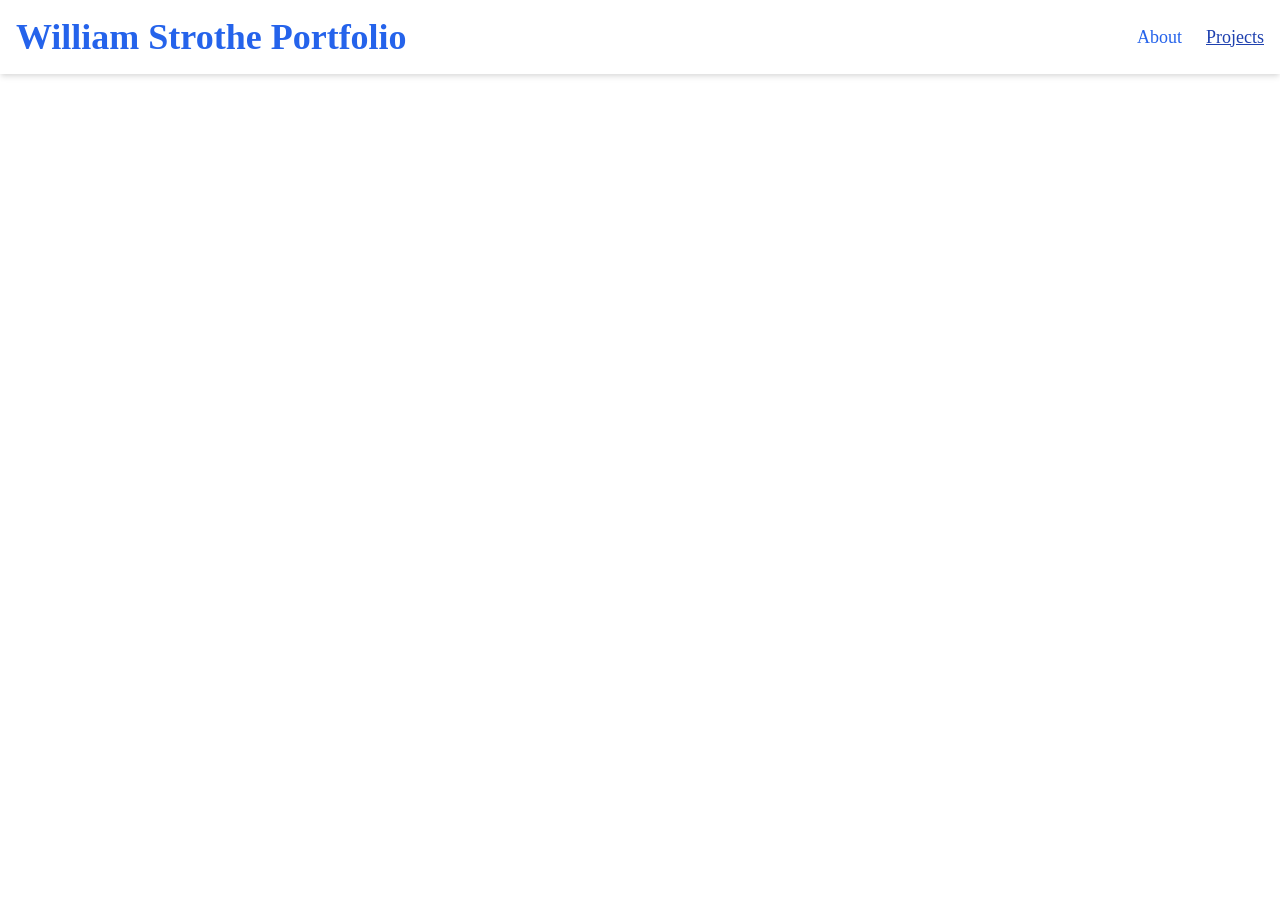
==== projects.html @ 92d2a99e "Add initial HTML, CSS, and JavaScript files for portfolio structure" ====
<!doctype html>
<html lang="en">
	<head>
		<meta charset="UTF-8" />
		<meta name="viewport" content="width=device-width, initial-scale=1.0" />
		<title>William Strothe Projects</title>
		<link rel="stylesheet" href="index.css" />
		<script src="index.js" defer></script>
	</head>
	<body></body>
</html>
---- index.css ----
/* default values that i can use var to access */
:root {
	--primary-color: #2563eb;
	--primary-dark: #1e40af;
	--primary-light: #3b82f6;
	--secondary-color: #64748b;
	--secondary-dark: #475569;
	--secondary-light: #94a3b8;
	--accent-color: #f59e0b;
	--accent-dark: #d97706;
	--accent-light: #fbbf24;
	--success-color: #10b981;
	--warning-color: #f59e0b;
	--error-color: #ef4444;
	--info-color: #0ea5e9;
	--white: #ffffff;
	--black: #000000;
	--blue-50: #eff6ff;
	--blue-100: #dbeafe;
	--blue-600: var(--primary-color);
	--blue-700: var(--primary-dark);
	--slate-50: #f8fafc;
	--slate-100: #f1f5f9;
	--slate-600: var(--secondary-color);
	--slate-700: var(--secondary-dark);
	--slate-900: #0f172a;
	--amber-50: #fffbeb;
	--amber-100: #fef3c7;
	--amber-600: var(--accent-color);
	--amber-700: var(--accent-dark);
	--gray-50: #f9fafb;
	--gray-100: #f3f4f6;
	--gray-200: #e5e7eb;
	--gray-300: #d1d5db;
	--gray-400: #9ca3af;
	--gray-500: #6b7280;
	--gray-600: #4b5563;
	--gray-700: #374151;
	--gray-800: #1f2937;
	--gray-900: #111827;

	--spacing-xs: 0.25rem;
	--spacing-sm: 0.5rem;
	--spacing-md: 1rem;
	--spacing-lg: 1.5rem;
	--spacing-xl: 2rem;
	--spacing-2xl: 3rem;
	--spacing-3xl: 4rem;

	--font-size-xs: 0.75rem;
	--font-size-sm: 0.875rem;
	--font-size-md: 1rem;
	--font-size-lg: 1.125rem;
	--font-size-xl: 1.25rem;
	--font-size-2xl: 1.5rem;
	--font-size-3xl: 1.875rem;
	--font-size-4xl: 2.25rem;

	--font-weight-light: 300;
	--font-weight-normal: 400;
	--font-weight-medium: 500;
	--font-weight-semibold: 600;
	--font-weight-bold: 700;

	--line-height-tight: 1.2;
	--line-height-normal: 1.5;
	--line-height-relaxed: 1.75;

	--border-radius-sm: 0.25rem;
	--border-radius-md: 0.5rem;
	--border-radius-lg: 1rem;
	--border-radius-xl: 1.5rem;
	--border-radius-full: 9999px;

	--space-4: 0.25rem;
	--space-8: 0.5rem;
	--space-12: 0.75rem;
	--space-16: 1rem;
	--space-24: 1.5rem;
	--space-32: 2rem;
	--space-48: 3rem;
	--space-64: 4rem;

	--shadows-sm: 0 1px 2px rgba(0, 0, 0, 0.05);
	--shadows-md:
		0 4px 6px -1px rgba(0, 0, 0, 0.1), 0 2px 4px -1px rgba(0, 0, 0, 0.06);
	--shadows-lg:
		0 10px 15px -3px rgba(0, 0, 0, 0.1), 0 4px 6px -2px rgba(0, 0, 0, 0.05);
	--shadows-xl:
		0 20px 25px -5px rgba(0, 0, 0, 0.1),
		0 10px 10px -5px rgba(0, 0, 0, 0.04);
}

body {
	margin: 0;
}

.header-bar {
	background-color: var(--white);
	color: var(--black);
	padding: var(--spacing-md);
	box-shadow: var(--shadows-md);
	display: flex;
	flex-direction: row;
	align-items: center;
	justify-content: space-between;

	.header-title {
		font-size: var(--font-size-4xl);
		font-weight: var(--font-weight-bold);
		margin: 0;
		color: var(--primary-color);
	}
	.header-title--link {
		text-decoration: none;
	}

	.header-links {
		display: flex;
		gap: var(--spacing-lg);

		.header-link {
			color: var(--primary-color);
			text-decoration: none;
			font-size: var(--font-size-lg);
		}
		.header-link:hover,
		.header-link:focus,
		.header-link--active {
			text-decoration: underline;
			color: var(--primary-dark);
		}
	}
}
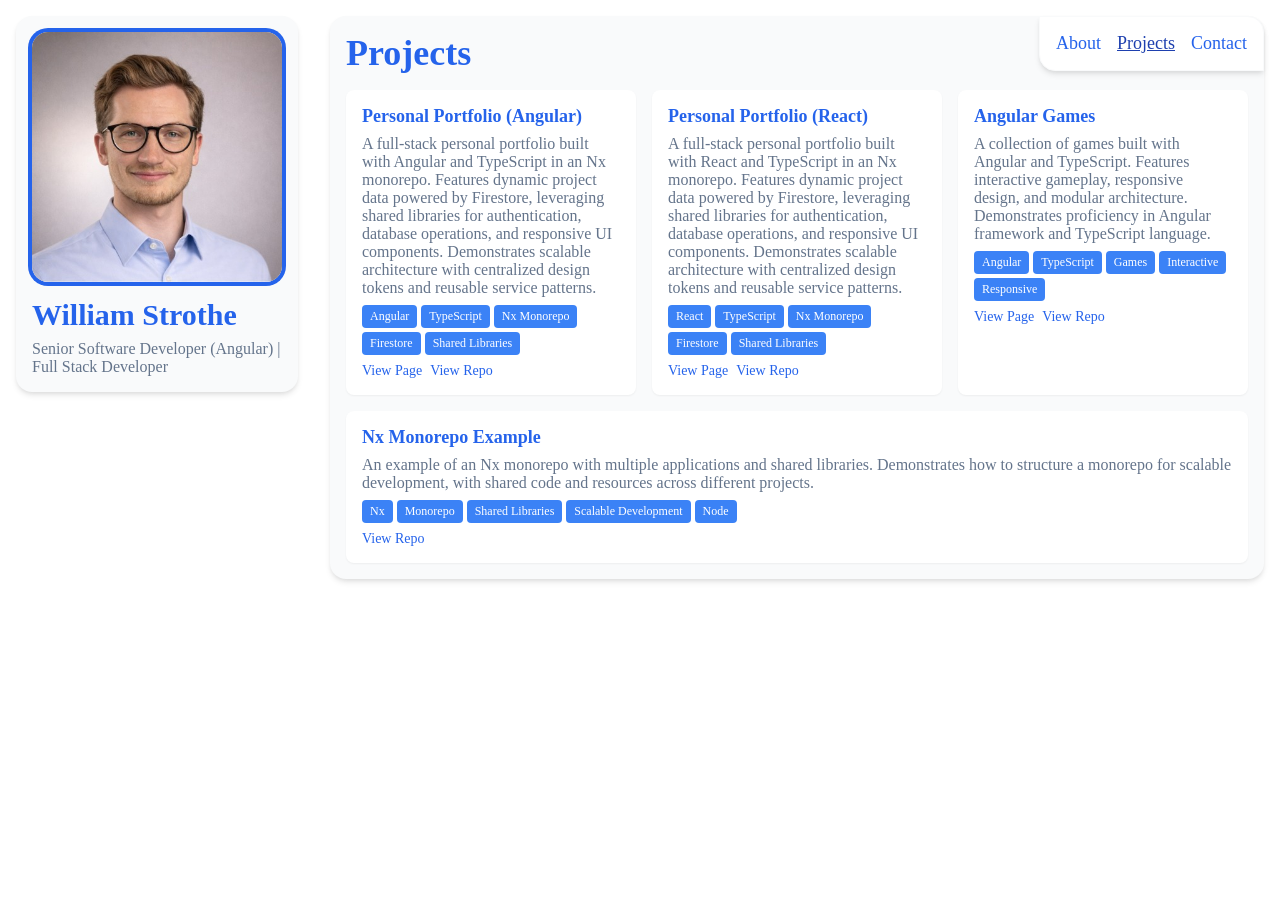
==== commit 063dec5b: "Refactor portfolio structure: remove about page, add contact page, enhance index and projects pages," ====
--- a/projects.html
+++ b/projects.html
@@ -1,11 +1,18 @@
 <!doctype html>
 <html lang="en">
-	<head>
-		<meta charset="UTF-8" />
-		<meta name="viewport" content="width=device-width, initial-scale=1.0" />
-		<title>William Strothe Projects</title>
-		<link rel="stylesheet" href="index.css" />
-		<script src="index.js" defer></script>
-	</head>
-	<body></body>
+  <head>
+    <meta charset="UTF-8" />
+    <meta name="viewport" content="width=device-width, initial-scale=1.0" />
+    <title>William Strothe Projects</title>
+    <link rel="stylesheet" href="index.css" />
+    <script src="index.js" defer></script>
+  </head>
+  <body>
+    <div id="page">
+      <div id="page-content">
+        <span class="page-title">Projects</span>
+        <div id="projects-container" class="projects-container"></div>
+      </div>
+    </div>
+  </body>
 </html>
--- a/index.css
+++ b/index.css
@@ -1,134 +1,318 @@
-/* default values that i can use var to access */
+/* default values */
 :root {
-	--primary-color: #2563eb;
-	--primary-dark: #1e40af;
-	--primary-light: #3b82f6;
-	--secondary-color: #64748b;
-	--secondary-dark: #475569;
-	--secondary-light: #94a3b8;
-	--accent-color: #f59e0b;
-	--accent-dark: #d97706;
-	--accent-light: #fbbf24;
-	--success-color: #10b981;
-	--warning-color: #f59e0b;
-	--error-color: #ef4444;
-	--info-color: #0ea5e9;
-	--white: #ffffff;
-	--black: #000000;
-	--blue-50: #eff6ff;
-	--blue-100: #dbeafe;
-	--blue-600: var(--primary-color);
-	--blue-700: var(--primary-dark);
-	--slate-50: #f8fafc;
-	--slate-100: #f1f5f9;
-	--slate-600: var(--secondary-color);
-	--slate-700: var(--secondary-dark);
-	--slate-900: #0f172a;
-	--amber-50: #fffbeb;
-	--amber-100: #fef3c7;
-	--amber-600: var(--accent-color);
-	--amber-700: var(--accent-dark);
-	--gray-50: #f9fafb;
-	--gray-100: #f3f4f6;
-	--gray-200: #e5e7eb;
-	--gray-300: #d1d5db;
-	--gray-400: #9ca3af;
-	--gray-500: #6b7280;
-	--gray-600: #4b5563;
-	--gray-700: #374151;
-	--gray-800: #1f2937;
-	--gray-900: #111827;
-
-	--spacing-xs: 0.25rem;
-	--spacing-sm: 0.5rem;
-	--spacing-md: 1rem;
-	--spacing-lg: 1.5rem;
-	--spacing-xl: 2rem;
-	--spacing-2xl: 3rem;
-	--spacing-3xl: 4rem;
-
-	--font-size-xs: 0.75rem;
-	--font-size-sm: 0.875rem;
-	--font-size-md: 1rem;
-	--font-size-lg: 1.125rem;
-	--font-size-xl: 1.25rem;
-	--font-size-2xl: 1.5rem;
-	--font-size-3xl: 1.875rem;
-	--font-size-4xl: 2.25rem;
-
-	--font-weight-light: 300;
-	--font-weight-normal: 400;
-	--font-weight-medium: 500;
-	--font-weight-semibold: 600;
-	--font-weight-bold: 700;
-
-	--line-height-tight: 1.2;
-	--line-height-normal: 1.5;
-	--line-height-relaxed: 1.75;
-
-	--border-radius-sm: 0.25rem;
-	--border-radius-md: 0.5rem;
-	--border-radius-lg: 1rem;
-	--border-radius-xl: 1.5rem;
-	--border-radius-full: 9999px;
-
-	--space-4: 0.25rem;
-	--space-8: 0.5rem;
-	--space-12: 0.75rem;
-	--space-16: 1rem;
-	--space-24: 1.5rem;
-	--space-32: 2rem;
-	--space-48: 3rem;
-	--space-64: 4rem;
-
-	--shadows-sm: 0 1px 2px rgba(0, 0, 0, 0.05);
-	--shadows-md:
-		0 4px 6px -1px rgba(0, 0, 0, 0.1), 0 2px 4px -1px rgba(0, 0, 0, 0.06);
-	--shadows-lg:
-		0 10px 15px -3px rgba(0, 0, 0, 0.1), 0 4px 6px -2px rgba(0, 0, 0, 0.05);
-	--shadows-xl:
-		0 20px 25px -5px rgba(0, 0, 0, 0.1),
-		0 10px 10px -5px rgba(0, 0, 0, 0.04);
+  --primary-color: #2563eb;
+  --primary-dark: #1e40af;
+  --primary-light: #3b82f6;
+  --secondary-color: #64748b;
+  --secondary-dark: #475569;
+  --secondary-light: #94a3b8;
+  --accent-color: #f59e0b;
+  --accent-dark: #d97706;
+  --accent-light: #fbbf24;
+  --success-color: #10b981;
+  --warning-color: #f59e0b;
+  --error-color: #ef4444;
+  --info-color: #0ea5e9;
+  --white: #ffffff;
+  --black: #000000;
+  --blue-50: #eff6ff;
+  --blue-100: #dbeafe;
+  --blue-600: var(--primary-color);
+  --blue-700: var(--primary-dark);
+  --slate-50: #f8fafc;
+  --slate-100: #f1f5f9;
+  --slate-600: var(--secondary-color);
+  --slate-700: var(--secondary-dark);
+  --slate-900: #0f172a;
+  --amber-50: #fffbeb;
+  --amber-100: #fef3c7;
+  --amber-600: var(--accent-color);
+  --amber-700: var(--accent-dark);
+  --gray-50: #f9fafb;
+  --gray-100: #f3f4f6;
+  --gray-200: #e5e7eb;
+  --gray-300: #d1d5db;
+  --gray-400: #9ca3af;
+  --gray-500: #6b7280;
+  --gray-600: #4b5563;
+  --gray-700: #374151;
+  --gray-800: #1f2937;
+  --gray-900: #111827;
+
+  --spacing-xs: 0.25rem;
+  --spacing-sm: 0.5rem;
+  --spacing-md: 1rem;
+  --spacing-lg: 1.5rem;
+  --spacing-xl: 2rem;
+  --spacing-2xl: 3rem;
+  --spacing-3xl: 4rem;
+
+  --font-size-xs: 0.75rem;
+  --font-size-sm: 0.875rem;
+  --font-size-md: 1rem;
+  --font-size-lg: 1.125rem;
+  --font-size-xl: 1.25rem;
+  --font-size-2xl: 1.5rem;
+  --font-size-3xl: 1.875rem;
+  --font-size-4xl: 2.25rem;
+
+  --font-weight-light: 300;
+  --font-weight-normal: 400;
+  --font-weight-medium: 500;
+  --font-weight-semibold: 600;
+  --font-weight-bold: 700;
+
+  --line-height-tight: 1.2;
+  --line-height-normal: 1.5;
+  --line-height-relaxed: 1.75;
+
+  --border-radius-sm: 0.25rem;
+  --border-radius-md: 0.5rem;
+  --border-radius-lg: 1rem;
+  --border-radius-xl: 1.5rem;
+  --border-radius-full: 9999px;
+
+  --space-4: 0.25rem;
+  --space-8: 0.5rem;
+  --space-12: 0.75rem;
+  --space-16: 1rem;
+  --space-24: 1.5rem;
+  --space-32: 2rem;
+  --space-48: 3rem;
+  --space-64: 4rem;
+
+  --shadows-sm: 0 1px 2px rgba(0, 0, 0, 0.05);
+  --shadows-md:
+    0 4px 6px -1px rgba(0, 0, 0, 0.1), 0 2px 4px -1px rgba(0, 0, 0, 0.06);
+  --shadows-lg:
+    0 10px 15px -3px rgba(0, 0, 0, 0.1), 0 4px 6px -2px rgba(0, 0, 0, 0.05);
+  --shadows-xl:
+    0 20px 25px -5px rgba(0, 0, 0, 0.1), 0 10px 10px -5px rgba(0, 0, 0, 0.04);
 }
 
 body {
-	margin: 0;
-}
-
-.header-bar {
-	background-color: var(--white);
-	color: var(--black);
-	padding: var(--spacing-md);
-	box-shadow: var(--shadows-md);
-	display: flex;
-	flex-direction: row;
-	align-items: center;
-	justify-content: space-between;
-
-	.header-title {
-		font-size: var(--font-size-4xl);
-		font-weight: var(--font-weight-bold);
-		margin: 0;
-		color: var(--primary-color);
-	}
-	.header-title--link {
-		text-decoration: none;
-	}
-
-	.header-links {
-		display: flex;
-		gap: var(--spacing-lg);
-
-		.header-link {
-			color: var(--primary-color);
-			text-decoration: none;
-			font-size: var(--font-size-lg);
-		}
-		.header-link:hover,
-		.header-link:focus,
-		.header-link--active {
-			text-decoration: underline;
-			color: var(--primary-dark);
-		}
-	}
-}
+  margin: 0;
+}
+
+#page {
+  display: flex;
+  flex-direction: row;
+  align-items: flex-start;
+  justify-content: center;
+  max-width: 1440px;
+  margin: 0 auto;
+  height: 100vh;
+}
+
+#user-info-card {
+  flex-shrink: 0;
+  background-color: var(--gray-50);
+  color: var(--black);
+  padding: var(--spacing-md);
+  box-shadow: var(--shadows-md);
+  border-radius: var(--border-radius-lg);
+  width: 250px;
+  margin: var(--spacing-md);
+  display: flex;
+  flex-direction: column;
+
+  .user-picture {
+    width: 250px;
+    height: auto;
+    border-radius: var(--border-radius-lg);
+    box-shadow: 0 0 0 4px var(--blue-600);
+  }
+
+  .user-text-info {
+    .user-name {
+      font-size: var(--font-size-3xl);
+      font-weight: var(--font-weight-semibold);
+      margin-top: var(--spacing-md);
+      margin-bottom: 0;
+      color: var(--primary-color);
+    }
+
+    .user-quick-info {
+      font-size: var(--font-size-md);
+      color: var(--secondary-color);
+      margin-top: var(--spacing-sm);
+      margin-bottom: 0;
+    }
+  }
+}
+
+#page-content {
+  flex: 1;
+  background-color: var(--gray-50);
+  color: var(--black);
+  box-shadow: var(--shadows-md);
+  border-radius: var(--border-radius-lg);
+  margin: var(--spacing-md);
+  position: relative;
+  padding: var(--spacing-md);
+  min-width: 400px;
+
+  .page-title {
+    font-size: var(--font-size-4xl);
+    font-weight: var(--font-weight-bold);
+    margin-top: 0;
+    margin-bottom: var(--spacing-md);
+    color: var(--primary-color);
+    padding-bottom: var(--spacing-md);
+  }
+
+  .about-me,
+  .contact-me {
+    p {
+      font-size: var(--font-size-md);
+      line-height: var(--line-height-normal);
+      margin-bottom: var(--spacing-md);
+      color: var(--secondary-color);
+    }
+  }
+
+  .highlights {
+    display: flex;
+    flex-direction: column;
+    margin-bottom: var(--spacing-md);
+
+    .highlight-cards {
+      display: flex;
+      gap: var(--spacing-md);
+
+      .highlight-card {
+        background-color: var(--white);
+        padding: var(--spacing-md);
+        border-radius: var(--border-radius-md);
+        box-shadow: var(--shadows-sm);
+        flex: 1 1 200px;
+        display: flex;
+        flex-direction: column;
+        align-items: center;
+
+        .highlight-value {
+          font-size: var(--font-size-2xl);
+          font-weight: var(--font-weight-bold);
+          color: var(--primary-color);
+        }
+
+        .highlight-label {
+          font-size: var(--font-size-sm);
+          color: var(--secondary-color);
+        }
+      }
+    }
+  }
+  .section-title {
+    font-size: var(--font-size-xl);
+    font-weight: var(--font-weight-semibold);
+    margin-bottom: var(--spacing-xs);
+    color: var(--primary-color);
+  }
+
+  #projects-container {
+    display: flex;
+    flex-direction: row;
+    flex-wrap: wrap;
+    gap: var(--spacing-md);
+
+    .project-card {
+      background-color: var(--white);
+      padding: var(--spacing-md);
+      border-radius: var(--border-radius-md);
+      box-shadow: var(--shadows-sm);
+      display: flex;
+      flex-direction: column;
+      gap: var(--spacing-sm);
+      min-width: 200px;
+      flex: 1;
+
+      .project-title {
+        font-size: var(--font-size-lg);
+        font-weight: var(--font-weight-semibold);
+        color: var(--primary-color);
+        margin: 0;
+      }
+      .project-short-description,
+      .project-long-description {
+        font-size: var(--font-size-md);
+        color: var(--secondary-color);
+        margin: 0;
+      }
+      .project-tags {
+        display: flex;
+        gap: var(--spacing-xs);
+        flex-wrap: wrap;
+        .project-tag {
+          background-color: var(--primary-light);
+          color: var(--white);
+          padding: var(--spacing-xs) var(--spacing-sm);
+          border-radius: var(--border-radius-sm);
+          font-size: var(--font-size-xs);
+        }
+      }
+      .project-links {
+        display: flex;
+        flex-direction: row;
+        gap: var(--spacing-sm);
+
+        .project-link {
+          color: var(--primary-color);
+          text-decoration: none;
+          font-size: var(--font-size-sm);
+        }
+      }
+    }
+  }
+  .projects-container {
+    margin-top: var(--spacing-md);
+  }
+}
+
+#page-navigation {
+  position: absolute;
+  top: 0;
+  right: 0;
+  width: max-content;
+  padding: var(--spacing-md);
+  border: 1px solid var(--gray-50);
+  border-radius: 0 var(--border-radius-lg);
+  box-shadow: var(--shadows-md);
+  display: flex;
+  gap: var(--spacing-md);
+  flex-direction: row;
+  background-color: var(--white);
+
+  .link {
+    color: var(--primary-color);
+    text-decoration: none;
+    font-size: var(--font-size-lg);
+  }
+  .link:hover,
+  .link:focus,
+  .link--active {
+    text-decoration: underline;
+    color: var(--primary-dark);
+  }
+}
+
+@media (max-width: 768px) {
+  #page {
+    flex-direction: column;
+    align-items: center;
+    margin: 0 auto;
+    width: 100%;
+  }
+
+  #user-info-card {
+    width: 400px;
+    display: flex;
+    flex-direction: row;
+    gap: var(--spacing-md);
+
+    .user-picture {
+      width: 150px;
+      height: auto;
+    }
+  }
+}
